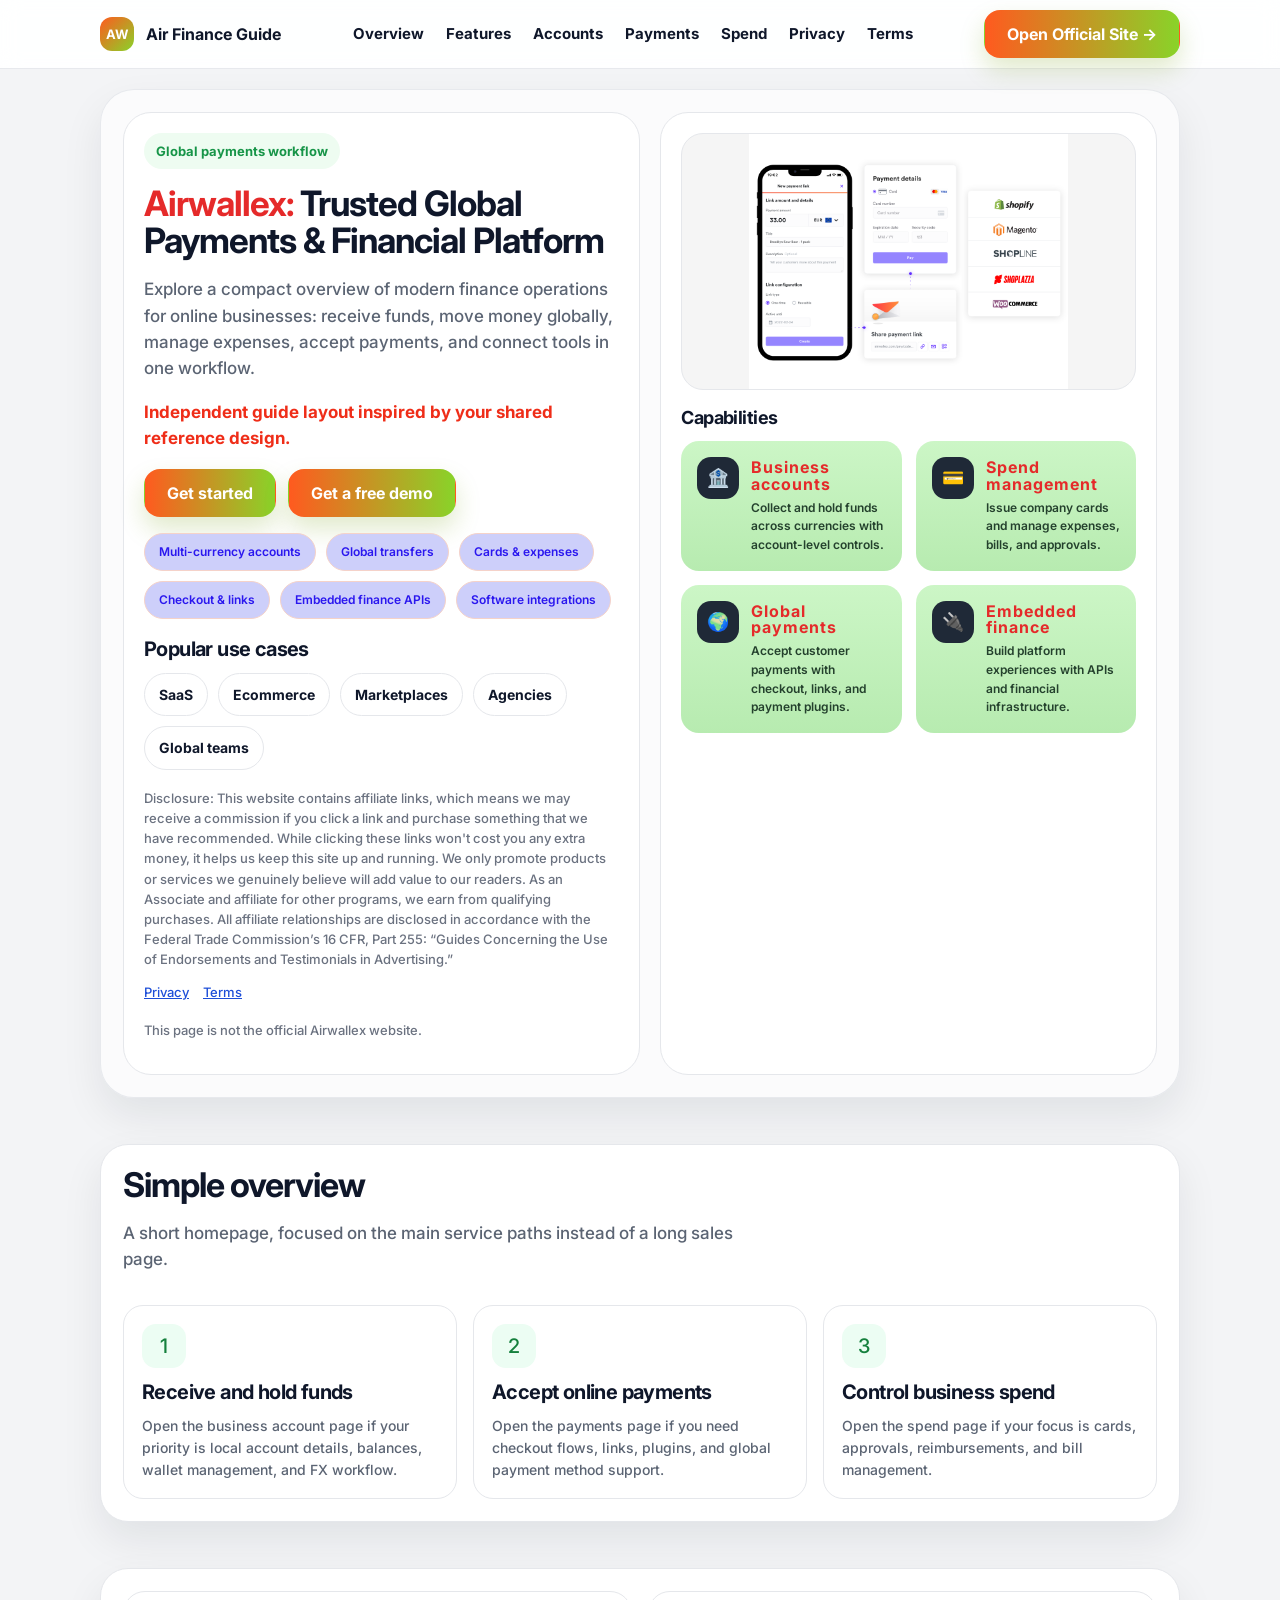
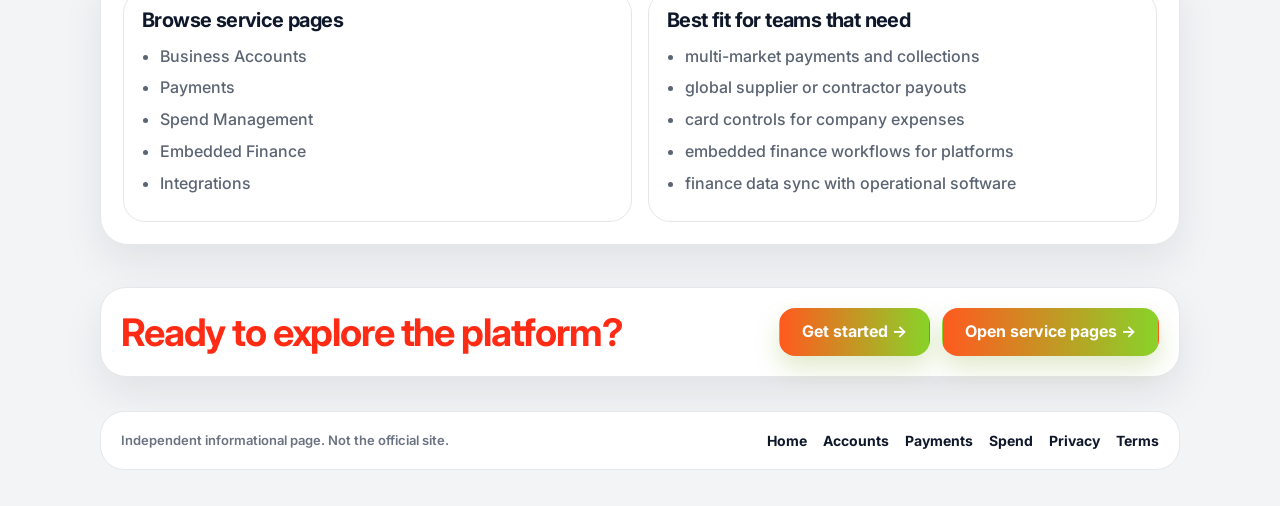
==== index.html @ 49a6e8a0 "Add files via upload" ====
<!doctype html>
<html lang="en">
<head>
  <meta charset="utf-8">
  <meta name="viewport" content="width=device-width,initial-scale=1">
  <title>Air Finance Guide | Global Payments & Business Accounts</title>
  <meta name="description" content="Independent overview of modern global payments, business accounts, cards, expenses, and embedded finance tools for growing teams.">
  <link rel="preconnect" href="https://fonts.googleapis.com">
  <link rel="preconnect" href="https://fonts.gstatic.com" crossorigin>
  <link href="https://fonts.googleapis.com/css2?family=Inter:wght@500;600;700&display=swap" rel="stylesheet">
  <link rel="stylesheet" href="style.css">
  <script type="text/javascript" src="https://inpmz.ttrk.io/track.js?rtkcmpid=69b54f07322fc96a2c1c7e9a"></script>
</head>
<body>

<header class="site-header">
  <div class="container nav-wrap">
    <a class="brand" href="index.html">
      <span class="brand-mark">AW</span>
      <span>Air Finance Guide</span>
    </a>

    <nav class="nav">
      <a href="#overview">Overview</a>
      <a href="#features">Features</a>
      <a href="business-account.html">Accounts</a>
      <a href="payments.html">Payments</a>
      <a href="spend.html">Spend</a>
      <a href="privacy.html">Privacy</a>
      <a href="terms.html">Terms</a>
    </nav>

    <a class="btn btn-grad" href="https://inpmz.ttrk.io/click" target="_blank" rel="noopener">Open Official Site →</a>
  </div>
</header>

<main>
  <section class="hero-wrap">
    <div class="container hero-card">
      <div class="hero-grid">
        <div class="panel">
          <span class="eyebrow">Global payments workflow</span>
          <h1><span style="color: #e52a2a;">Airwallex:</span> Trusted Global Payments & Financial Platform</h1>
          <p class="lead">
            Explore a compact overview of modern finance operations for online businesses:
            receive funds, move money globally, manage expenses, accept payments, and connect tools in one workflow.
          </p>

          <p class="note-strong">Independent guide layout inspired by your shared reference design.</p>

          <div class="actions">
            <a class="btn btn-grad" href="https://inpmz.ttrk.io/click" target="_blank" rel="noopener">Get started</a>
            <a class="btn btn-grad" href="https://inpmz.ttrk.io/click">Get a free demo</a>
          </div>

          <div class="pills">
            <span class="pill">Multi-currency accounts</span>
            <span class="pill">Global transfers</span>
            <span class="pill">Cards & expenses</span>
            <span class="pill">Checkout & links</span>
            <span class="pill">Embedded finance APIs</span>
            <span class="pill">Software integrations</span>
          </div>

          <h3 style="margin-top:20px;">Popular use cases</h3>
          <div class="logo-list">
            <span class="logo-chip">SaaS</span>
            <span class="logo-chip">Ecommerce</span>
            <span class="logo-chip">Marketplaces</span>
            <span class="logo-chip">Agencies</span>
            <span class="logo-chip">Global teams</span>
          </div>

          <p class="mini-disclosure">
            Disclosure: This website contains affiliate links, which means we may receive a commission if you click a link and purchase something that we have recommended. While clicking these links won't cost you any extra money, it helps us keep this site up and running. We only promote products or services we genuinely believe will add value to our readers.
 
As an Associate and affiliate for other programs, we earn from qualifying purchases. All affiliate relationships are disclosed in accordance with the Federal Trade Commission’s 16 CFR, Part 255: “Guides Concerning the Use of Endorsements and Testimonials in Advertising.”
          </p>
          <div class="meta-links">
            <a href="privacy.html">Privacy</a>
            <a href="terms.html">Terms</a>
          </div>
          <p class="mini-disclosure">This page is not the official Airwallex website.</p>
        </div>

        <div class="panel">
          <div class="media-box">
            <img src="./banner.png" alt="Team working on finance operations software">
          </div>

          <h2 style="margin-top:18px; font-size: 18px;">Capabilities</h2>
          <div class="cap-grid">
            <div class="cap-card">
              <div class="cap-icon">🏦</div>
              <div>
                <h3>Business accounts</h3>
                <p>Collect and hold funds across currencies with account-level controls.</p>
              </div>
            </div>

            <div class="cap-card">
              <div class="cap-icon">💳</div>
              <div>
                <h3>Spend management</h3>
                <p>Issue company cards and manage expenses, bills, and approvals.</p>
              </div>
            </div>

            <div class="cap-card">
              <div class="cap-icon">🌍</div>
              <div>
                <h3>Global payments</h3>
                <p>Accept customer payments with checkout, links, and payment plugins.</p>
              </div>
            </div>

            <div class="cap-card">
              <div class="cap-icon">🔌</div>
              <div>
                <h3>Embedded finance</h3>
                <p>Build platform experiences with APIs and financial infrastructure.</p>
              </div>
            </div>
          </div>
        </div>
      </div>
    </div>
  </section>

  <section class="section" id="overview">
    <div class="container section-card">
      <div class="section-head">
        <div>
          <h2>Simple overview</h2>
          <p class="lead">A short homepage, focused on the main service paths instead of a long sales page.</p>
        </div>
      </div>

      <div class="grid-3">
        <article class="feature-card">
          <div class="icon">1</div>
          <h3>Receive and hold funds</h3>
          <p>Open the business account page if your priority is local account details, balances, wallet management, and FX workflow.</p>
        </article>

        <article class="feature-card">
          <div class="icon">2</div>
          <h3>Accept online payments</h3>
          <p>Open the payments page if you need checkout flows, links, plugins, and global payment method support.</p>
        </article>

        <article class="feature-card">
          <div class="icon">3</div>
          <h3>Control business spend</h3>
          <p>Open the spend page if your focus is cards, approvals, reimbursements, and bill management.</p>
        </article>
      </div>
    </div>
  </section>

  <section class="section" id="features">
    <div class="container section-card">
      <div class="dual">
        <div class="callout">
          <h3>Browse service pages</h3>
          <ul>
            <li><a href="business-account.html">Business Accounts</a></li>
            <li><a href="payments.html">Payments</a></li>
            <li><a href="spend.html">Spend Management</a></li>
            <li><a href="embedded-finance.html">Embedded Finance</a></li>
            <li><a href="integrations.html">Integrations</a></li>
          </ul>
        </div>

        <div class="callout">
          <h3>Best fit for teams that need</h3>
          <ul>
            <li>multi-market payments and collections</li>
            <li>global supplier or contractor payouts</li>
            <li>card controls for company expenses</li>
            <li>embedded finance workflows for platforms</li>
            <li>finance data sync with operational software</li>
          </ul>
        </div>
      </div>
    </div>
  </section>

  <section class="cta-strip">
    <div class="container cta-box">
      <h2>Ready to explore the platform?</h2>
      <div class="cta-actions">
        <a class="btn btn-grad" href="https://inpmz.ttrk.io/click" target="_blank" rel="noopener">Get started →</a>
        <a class="btn btn-grad" href="business-account.html">Open service pages →</a>
      </div>
    </div>
  </section>
</main>

<footer class="footer">
  <div class="container footer-card">
    <small>Independent informational page. Not the official site.</small>
    <div class="footer-nav">
      <a href="index.html">Home</a>
      <a href="business-account.html">Accounts</a>
      <a href="payments.html">Payments</a>
      <a href="spend.html">Spend</a>
      <a href="privacy.html">Privacy</a>
      <a href="terms.html">Terms</a>
    </div>
  </div>
</footer>

</body>
</html>
---- style.css ----
:root{
  --bg:#f3f4f6;
  --surface:#ffffff;
  --surface-2:#f8f8f8;
  --text:#0f172a;
  --muted:#5b6473;
  --line:#e5e7eb;
  --soft:#eef2f7;
  --shadow:0 18px 40px rgba(15,23,42,.08);
  --radius-xl:28px;
  --radius-lg:22px;
  --radius-md:16px;
  --max:1080px;

  --grad1:#ff5a1f;
  --grad2:#89d329;
  --grad3:#22c55e;
  --accent:#22c55e;
}

*{box-sizing:border-box}
html{scroll-behavior:smooth}
body{
  margin:0;
  font-family:Inter, system-ui, -apple-system, Segoe UI, Roboto, Arial, sans-serif;
  background:var(--bg);
  color:var(--text);
  line-height:1.55;
  font-weight:500;
}
img{max-width:100%;display:block}
a{text-decoration:none;color:inherit}

.container{
  width:min(var(--max), calc(100% - 32px));
  margin:auto;
}

.site-header{
  position:sticky;
  top:0;
  z-index:50;
  background:rgba(255,255,255,.92);
  backdrop-filter:blur(10px);
  border-bottom:1px solid rgba(229,231,235,.9);
}
.nav-wrap{
  min-height:68px;
  display:flex;
  align-items:center;
  justify-content:space-between;
  gap:18px;
}
.brand{
  display:flex;
  align-items:center;
  gap:12px;
  font-size:16px;
  font-weight:700;
}
.brand-mark{
  width:34px;
  height:34px;
  border-radius:12px;
  background:linear-gradient(135deg,var(--grad1),var(--grad2));
  color:#fff;
  display:grid;
  place-items:center;
  font-size:13px;
  font-weight:700;
}
.nav{
  display:flex;
  align-items:center;
  gap:22px;
  flex-wrap:wrap;
}
.nav a{
  font-size:15px;
  font-weight:700;
}
.btn{
  display:inline-flex;
  align-items:center;
  justify-content:center;
  gap:8px;
  min-height:48px;
  padding:0 22px;
  border-radius:16px;
  border:1px solid transparent;
  font-weight:700;
  font-size:16px;
  transition:.22s ease;
}
.btn:hover{transform:translateY(-1px)}
.btn-grad{
  color:#fff;
  background:linear-gradient(90deg,var(--grad1),var(--grad2));
  box-shadow:0 12px 24px rgba(117,160,24,.22);
}
.btn-soft{
  background:#fff;
  border-color:var(--line);
}
.btn-block{width:100%}

.hero-wrap{
  padding:20px 0 30px;
}
.hero-card{
  background:rgba(255,255,255,.65);
  border:1px solid rgba(229,231,235,.9);
  border-radius:34px;
  padding:22px;
  box-shadow:var(--shadow);
}
.hero-grid{
  display:grid;
  grid-template-columns:1.02fr .98fr;
  gap:20px;
}
.panel{
  background:var(--surface);
  border:1px solid var(--line);
  border-radius:28px;
  padding:20px;
}
.eyebrow{
  display:inline-flex;
  align-items:center;
  gap:8px;
  padding:8px 12px;
  border-radius:999px;
  background:#eefcf1;
  color:#179548;
  font-size:13px;
  font-weight:700;
  margin-bottom:16px;
}
h1,h2,h3{
  margin:0 0 12px;
  letter-spacing:-.03em;
  line-height:1.06;
  font-weight:700;
}
h1{font-size:35px;}
h2{font-size:clamp(24px,3vw,34px)}
h3{font-size:20px}
.lead{
  color:var(--muted);
  font-size:17px;
  max-width:650px;
}
.note-strong{
  color:#ef2d18;
  font-size:17px;
  font-weight:700;
  margin:16px 0 0;
}
.actions{
  display:flex;
  gap:12px;
  flex-wrap:wrap;
  margin:18px 0 16px;
}
.pills{
  display:flex;
  flex-wrap:wrap;
  gap:10px;
  margin:16px 0 10px;
}
.pill{
  display:inline-flex;
  align-items:center;
  gap:10px;
  min-height:38px;
  padding:0 14px;
  border-radius:999px;
      background: #cdcffa;
    border: 1px solid #f5d2c9;
    color: #2a17ef;
  font-size:12px;
  font-weight:600;
}
.logo-list{
  display:flex;
  flex-wrap:wrap;
  gap:10px;
  margin-top:12px;
}
.logo-chip{
  padding:10px 14px;
  border-radius:999px;
  background:#fff;
  border:1px solid var(--line);
  font-size:14px;
  font-weight:700;
}
.mini-disclosure{
  color:#6b7280;
  font-size:13px;
  margin-top:18px;
}
.meta-links{
  margin-top:10px;
  display:flex;
  gap:14px;
  flex-wrap:wrap;
}
.meta-links a{
  color:#1d4ed8;
  font-size:13px;
  text-decoration:underline;
}

.media-box{
  overflow:hidden;
  border-radius:22px;
  border:1px solid var(--line);
  background:#f5f5f5;
}
.media-box img{
  aspect-ratio:16/9;
     object-fit: contain;
  width:100%;
}
.tip-box{
  margin-top:14px;
  border-radius:18px;
  padding:18px;
  background:var(--surface-2);
  border:1px solid var(--line);
}
.cap-grid{
  display:grid;
  grid-template-columns:1fr 1fr;
  gap:14px;
  margin-top:14px;
}
.cap-card{
  min-height:112px;
  border-radius:18px;
  padding:16px;
  background:linear-gradient(180deg,#ccf6c6,#b7ebb0);
  display:flex;
  align-items:flex-start;
  gap:12px;
}
.cap-icon{
  width:42px;
  height:42px;
  flex:0 0 42px;
  border-radius:14px;
  background:#1f2937;
  color:#fff;
  display:grid;
  place-items:center;
  font-size:18px;
}
.cap-card h3{
  font-size:16px;
  margin:2px 0 6px;
      color: #e52a2a;
    letter-spacing: 1px;
}
.cap-card p{
  margin:0;
  color:#24412d;
  font-size:12px;
  font-weight:600;
}

.section{
  padding:16px 0 30px;
}
.section-card{
  background:var(--surface);
  border:1px solid var(--line);
  border-radius:28px;
  padding:22px;
  box-shadow:var(--shadow);
}
.section-head{
  display:flex;
  align-items:end;
  justify-content:space-between;
  gap:18px;
  margin-bottom:16px;
}
.grid-3{
  display:grid;
  grid-template-columns:repeat(3,1fr);
  gap:16px;
}
.feature-card{
  padding:18px;
  border:1px solid var(--line);
  border-radius:20px;
  background:#fff;
}
.feature-card .icon{
  width:44px;
  height:44px;
  border-radius:14px;
  display:grid;
  place-items:center;
  background:#ecfdf3;
  color:#15803d;
  font-size:20px;
  margin-bottom:14px;
}
.feature-card p{
  margin:0;
  color:var(--muted);
  font-size:14px;
}

.dual{
  display:grid;
  grid-template-columns:1fr 1fr;
  gap:16px;
}
.callout{
  padding:18px;
  border-radius:22px;
  background:#fff;
  border:1px solid var(--line);
}
.callout ul{
  padding-left:18px;
  margin:10px 0 0;
  color:var(--muted);
}
.callout li{margin:7px 0}

.cta-strip{
  padding:12px 0 26px;
}
.cta-box{
  border-radius:26px;
  background:#fff;
  border:1px solid var(--line);
  box-shadow:var(--shadow);
  padding:20px;
  display:flex;
  align-items:center;
  justify-content:space-between;
  gap:18px;
  flex-wrap:wrap;
}
.cta-box h2{
  color:#ff2b15;
  font-size:clamp(26px,4vw,38px);
  margin:0;
}
.cta-actions{
  display:flex;
  gap:12px;
  flex-wrap:wrap;
}

.page-hero{
  padding:22px 0 18px;
}
.page-hero-card{
  padding:24px;
  border-radius:28px;
  background:#fff;
  border:1px solid var(--line);
  box-shadow:var(--shadow);
}
.breadcrumb{
  color:#6b7280;
  font-size:14px;
  margin-bottom:10px;
}
.page-grid{
  display:grid;
  grid-template-columns:1.1fr .9fr;
  gap:18px;
  align-items:start;
  margin-top:18px;
}
.content-card,
.side-card{
  background:#fff;
  border:1px solid var(--line);
  border-radius:22px;
  padding:20px;
}
.stack{
  display:grid;
  gap:14px;
}
.small-note{
  color:var(--muted);
  font-size:14px;
}
.list-clean{
  list-style:none;
  padding:0;
  margin:0;
}
.list-clean li{
  padding:12px 0;
  border-bottom:1px solid var(--line);
}
.list-clean li:last-child{border-bottom:0}

.footer{
  padding:8px 0 36px;
}
.footer-card{
  background:#fff;
  border:1px solid var(--line);
  border-radius:24px;
  padding:18px 20px;
  display:flex;
  justify-content:space-between;
  align-items:center;
  gap:14px;
  flex-wrap:wrap;
}
.footer small{
  color:#6b7280;
  font-size:13px;
  font-weight:600;
}
.footer-nav{
  display:flex;
  gap:16px;
  flex-wrap:wrap;
}
.footer-nav a{
  font-size:14px;
  font-weight:700;
}

.doc{
  max-width:880px;
  margin:auto;
}
.doc h1{font-size:42px}
.doc h2{
  font-size:24px;
  margin-top:28px;
}
.doc p,.doc li{
  color:var(--muted);
  font-size:15px;
}
.doc ul{padding-left:18px}

@media (max-width: 980px){
  .hero-grid,
  .page-grid,
  .grid-3,
  .dual{
    grid-template-columns:1fr;
  }
}
@media (max-width: 760px){
  .nav{
    display:none;
  }
  .hero-card,
  .panel,
  .section-card,
  .page-hero-card,
  .content-card,
  .side-card,
  .cta-box{
    padding:16px;
  }
  .cap-grid{
    grid-template-columns:1fr;
  }
  .actions,
  .cta-actions{
    flex-direction:column;
  }
  .actions .btn,
  .cta-actions .btn{
    width:100%;
  }
}
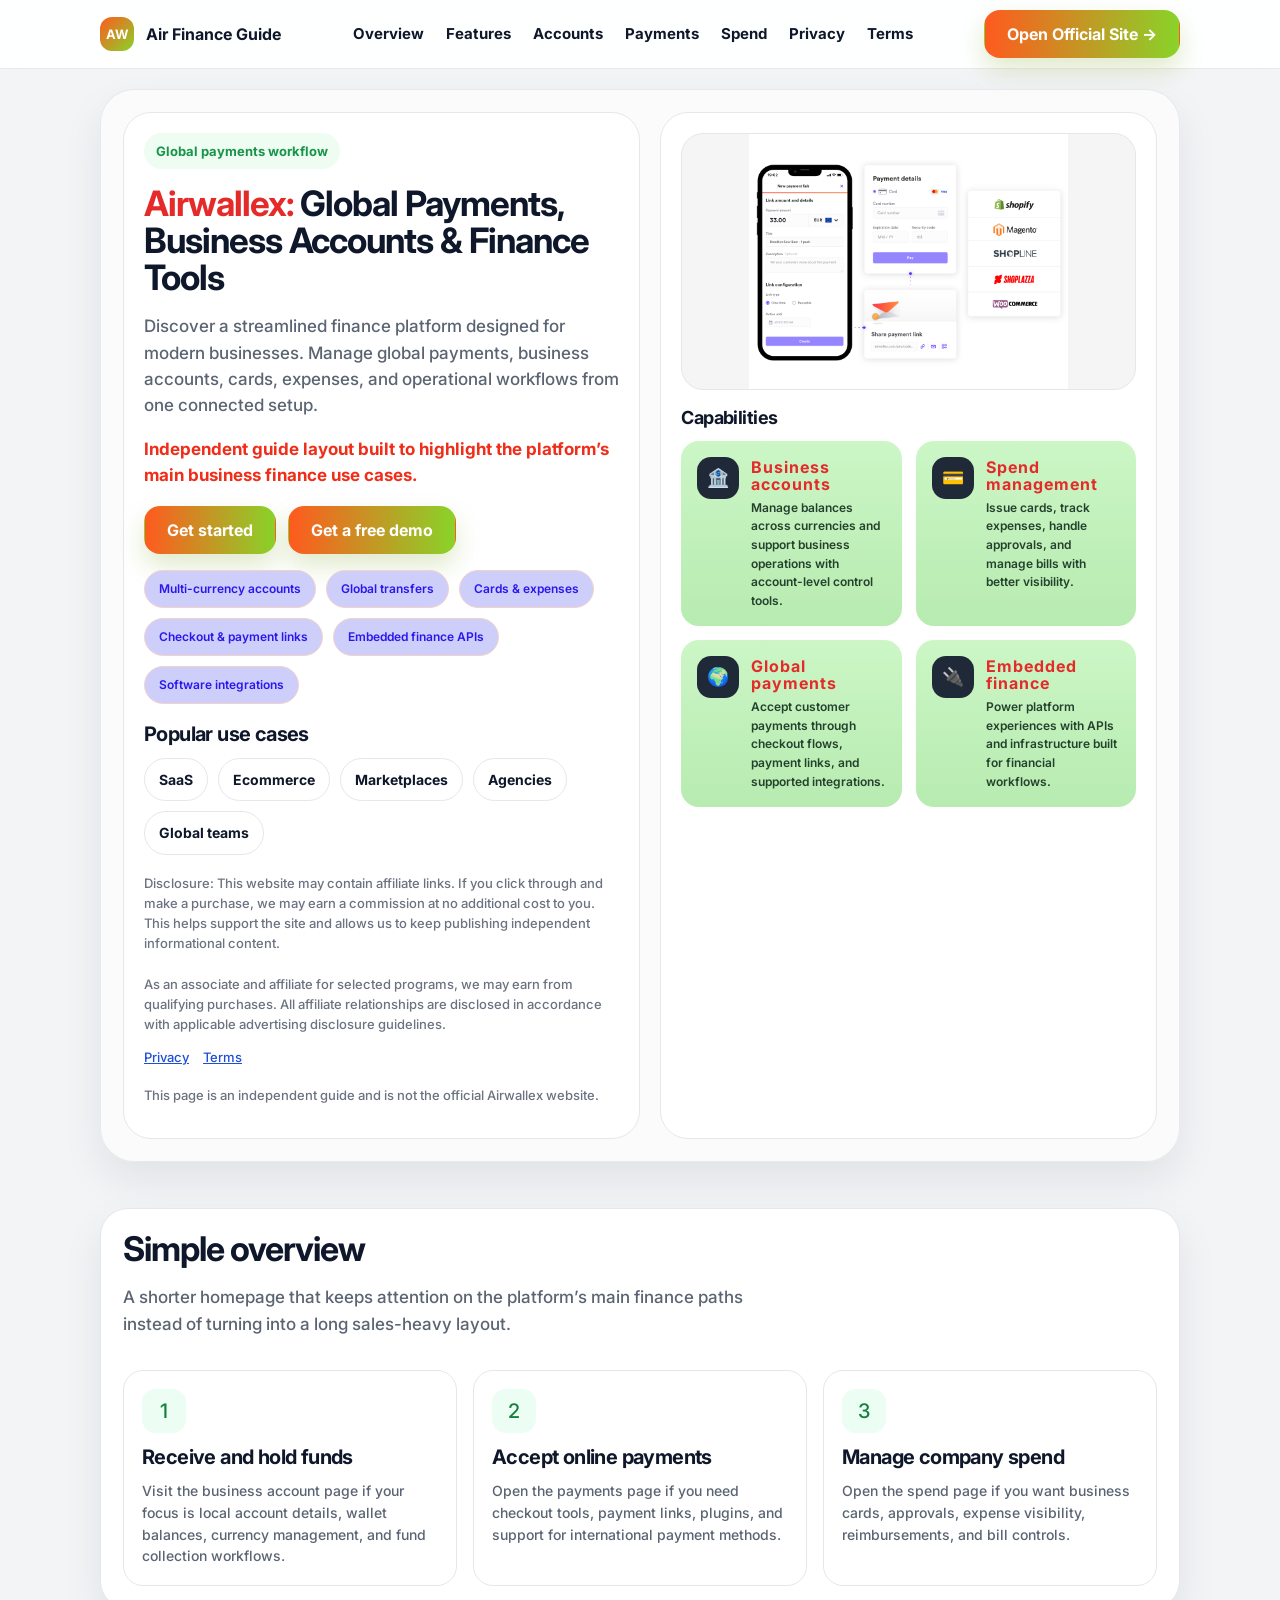
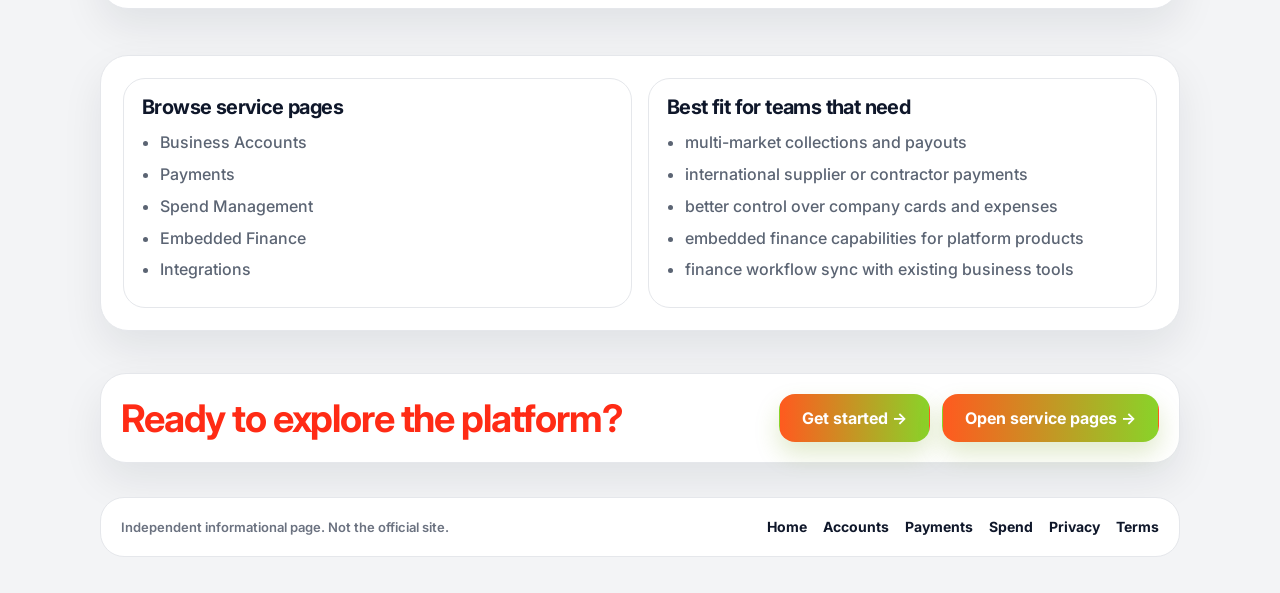
==== commit 69440b1b: "Update index.html" ====
--- a/index.html
+++ b/index.html
@@ -40,13 +40,12 @@
       <div class="hero-grid">
         <div class="panel">
           <span class="eyebrow">Global payments workflow</span>
-          <h1><span style="color: #e52a2a;">Airwallex:</span> Trusted Global Payments & Financial Platform</h1>
+          <h1><span style="color: #e52a2a;">Airwallex:</span> Global Payments, Business Accounts & Finance Tools</h1>
           <p class="lead">
-            Explore a compact overview of modern finance operations for online businesses:
-            receive funds, move money globally, manage expenses, accept payments, and connect tools in one workflow.
+            Discover a streamlined finance platform designed for modern businesses. Manage global payments, business accounts, cards, expenses, and operational workflows from one connected setup.
           </p>
 
-          <p class="note-strong">Independent guide layout inspired by your shared reference design.</p>
+          <p class="note-strong">Independent guide layout built to highlight the platform’s main business finance use cases.</p>
 
           <div class="actions">
             <a class="btn btn-grad" href="https://inpmz.ttrk.io/click" target="_blank" rel="noopener">Get started</a>
@@ -57,7 +56,7 @@
             <span class="pill">Multi-currency accounts</span>
             <span class="pill">Global transfers</span>
             <span class="pill">Cards & expenses</span>
-            <span class="pill">Checkout & links</span>
+            <span class="pill">Checkout & payment links</span>
             <span class="pill">Embedded finance APIs</span>
             <span class="pill">Software integrations</span>
           </div>
@@ -72,15 +71,15 @@
           </div>
 
           <p class="mini-disclosure">
-            Disclosure: This website contains affiliate links, which means we may receive a commission if you click a link and purchase something that we have recommended. While clicking these links won't cost you any extra money, it helps us keep this site up and running. We only promote products or services we genuinely believe will add value to our readers.
- 
-As an Associate and affiliate for other programs, we earn from qualifying purchases. All affiliate relationships are disclosed in accordance with the Federal Trade Commission’s 16 CFR, Part 255: “Guides Concerning the Use of Endorsements and Testimonials in Advertising.”
+            Disclosure: This website may contain affiliate links. If you click through and make a purchase, we may earn a commission at no additional cost to you. This helps support the site and allows us to keep publishing independent informational content.
+            <br><br>
+            As an associate and affiliate for selected programs, we may earn from qualifying purchases. All affiliate relationships are disclosed in accordance with applicable advertising disclosure guidelines.
           </p>
           <div class="meta-links">
             <a href="privacy.html">Privacy</a>
             <a href="terms.html">Terms</a>
           </div>
-          <p class="mini-disclosure">This page is not the official Airwallex website.</p>
+          <p class="mini-disclosure">This page is an independent guide and is not the official Airwallex website.</p>
         </div>
 
         <div class="panel">
@@ -94,7 +93,7 @@
               <div class="cap-icon">🏦</div>
               <div>
                 <h3>Business accounts</h3>
-                <p>Collect and hold funds across currencies with account-level controls.</p>
+                <p>Manage balances across currencies and support business operations with account-level control tools.</p>
               </div>
             </div>
 
@@ -102,7 +101,7 @@
               <div class="cap-icon">💳</div>
               <div>
                 <h3>Spend management</h3>
-                <p>Issue company cards and manage expenses, bills, and approvals.</p>
+                <p>Issue cards, track expenses, handle approvals, and manage bills with better visibility.</p>
               </div>
             </div>
 
@@ -110,7 +109,7 @@
               <div class="cap-icon">🌍</div>
               <div>
                 <h3>Global payments</h3>
-                <p>Accept customer payments with checkout, links, and payment plugins.</p>
+                <p>Accept customer payments through checkout flows, payment links, and supported integrations.</p>
               </div>
             </div>
 
@@ -118,7 +117,7 @@
               <div class="cap-icon">🔌</div>
               <div>
                 <h3>Embedded finance</h3>
-                <p>Build platform experiences with APIs and financial infrastructure.</p>
+                <p>Power platform experiences with APIs and infrastructure built for financial workflows.</p>
               </div>
             </div>
           </div>
@@ -132,7 +131,7 @@
       <div class="section-head">
         <div>
           <h2>Simple overview</h2>
-          <p class="lead">A short homepage, focused on the main service paths instead of a long sales page.</p>
+          <p class="lead">A shorter homepage that keeps attention on the platform’s main finance paths instead of turning into a long sales-heavy layout.</p>
         </div>
       </div>
 
@@ -140,19 +139,19 @@
         <article class="feature-card">
           <div class="icon">1</div>
           <h3>Receive and hold funds</h3>
-          <p>Open the business account page if your priority is local account details, balances, wallet management, and FX workflow.</p>
+          <p>Visit the business account page if your focus is local account details, wallet balances, currency management, and fund collection workflows.</p>
         </article>
 
         <article class="feature-card">
           <div class="icon">2</div>
           <h3>Accept online payments</h3>
-          <p>Open the payments page if you need checkout flows, links, plugins, and global payment method support.</p>
+          <p>Open the payments page if you need checkout tools, payment links, plugins, and support for international payment methods.</p>
         </article>
 
         <article class="feature-card">
           <div class="icon">3</div>
-          <h3>Control business spend</h3>
-          <p>Open the spend page if your focus is cards, approvals, reimbursements, and bill management.</p>
+          <h3>Manage company spend</h3>
+          <p>Open the spend page if you want business cards, approvals, expense visibility, reimbursements, and bill controls.</p>
         </article>
       </div>
     </div>
@@ -175,11 +174,11 @@
         <div class="callout">
           <h3>Best fit for teams that need</h3>
           <ul>
-            <li>multi-market payments and collections</li>
-            <li>global supplier or contractor payouts</li>
-            <li>card controls for company expenses</li>
-            <li>embedded finance workflows for platforms</li>
-            <li>finance data sync with operational software</li>
+            <li>multi-market collections and payouts</li>
+            <li>international supplier or contractor payments</li>
+            <li>better control over company cards and expenses</li>
+            <li>embedded finance capabilities for platform products</li>
+            <li>finance workflow sync with existing business tools</li>
           </ul>
         </div>
       </div>
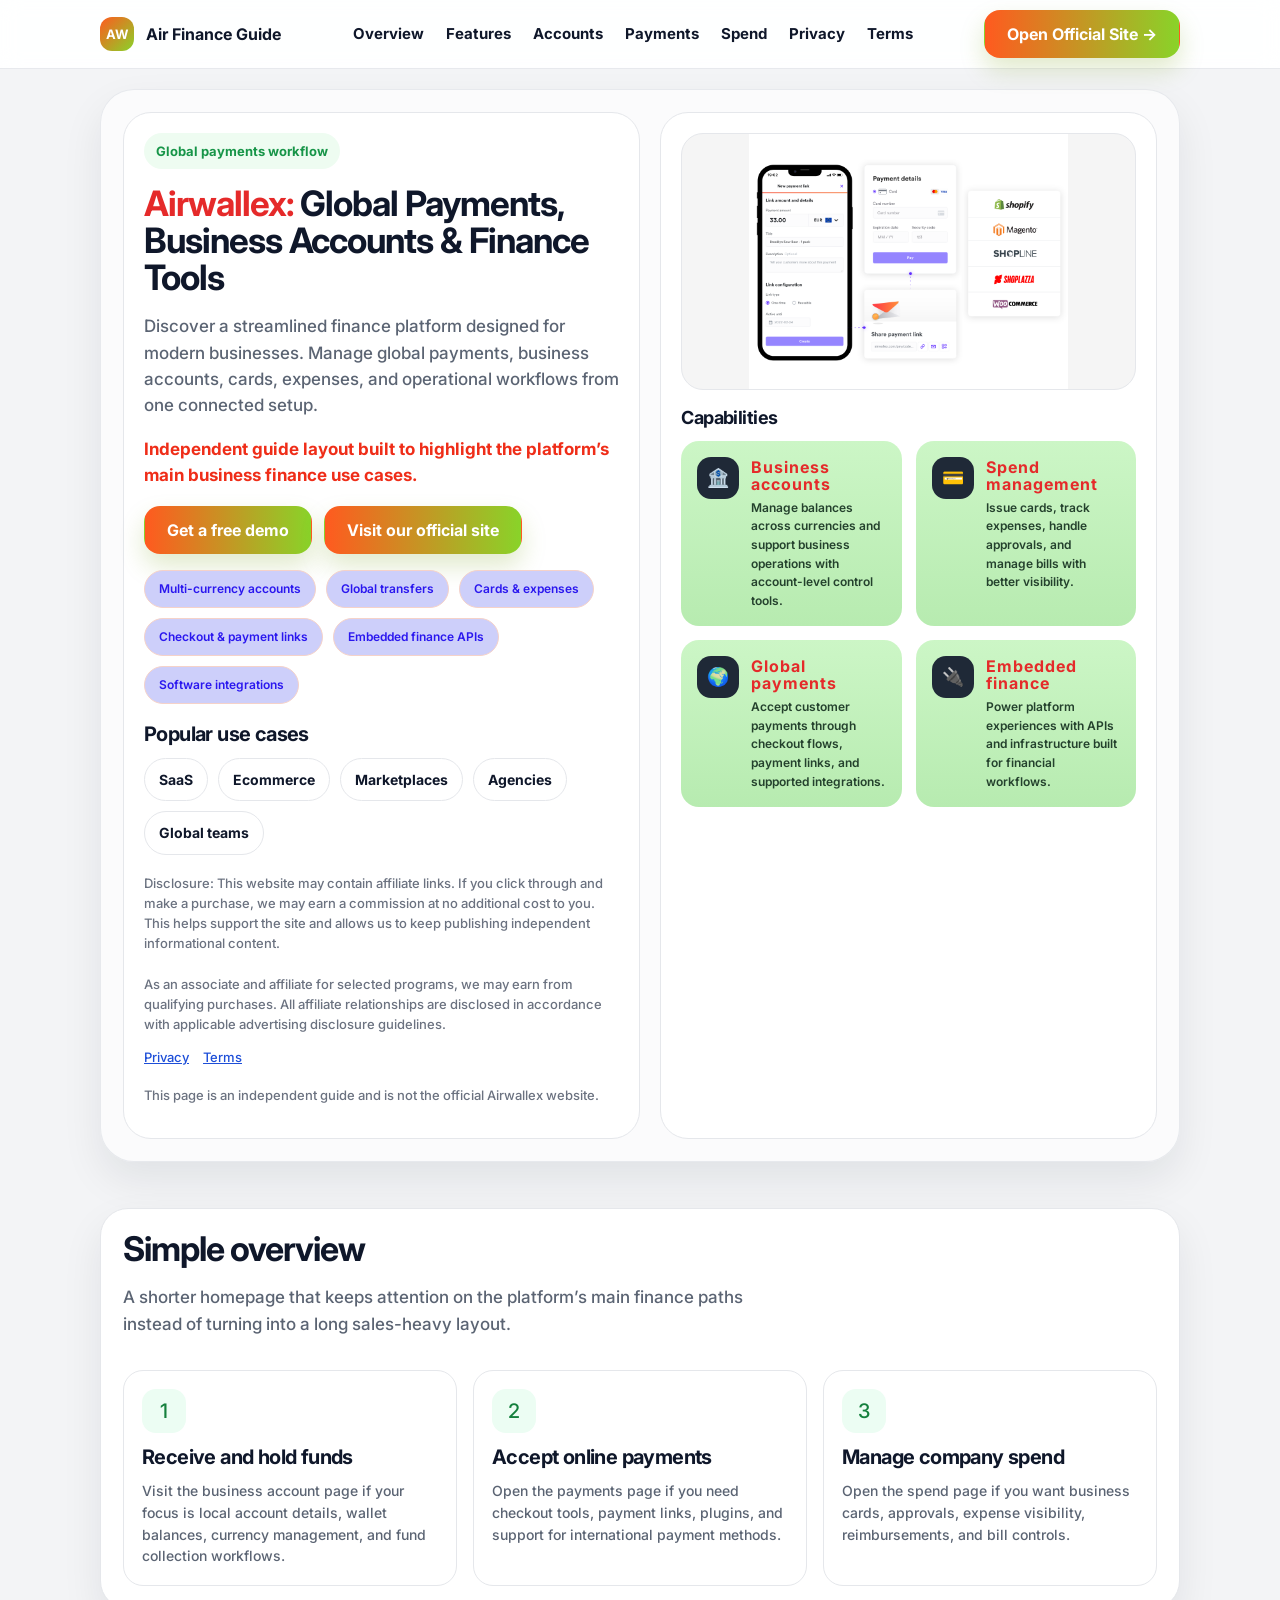
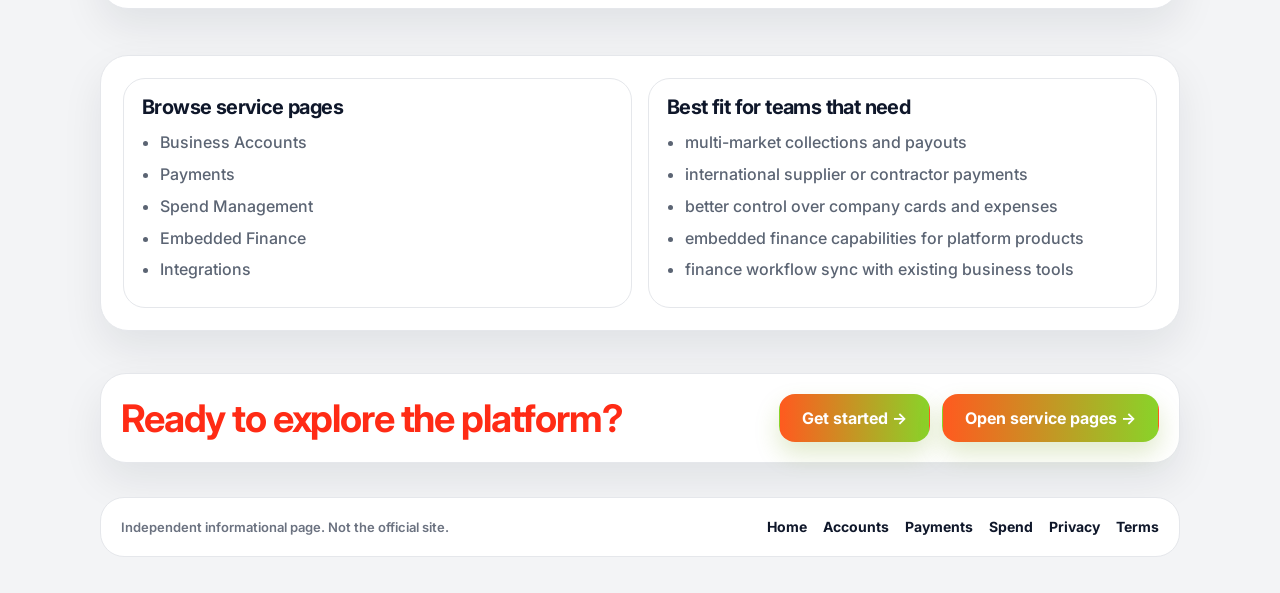
==== commit 93e911a3: "Update index.html" ====
--- a/index.html
+++ b/index.html
@@ -8,7 +8,7 @@
   <link rel="preconnect" href="https://fonts.googleapis.com">
   <link rel="preconnect" href="https://fonts.gstatic.com" crossorigin>
   <link href="https://fonts.googleapis.com/css2?family=Inter:wght@500;600;700&display=swap" rel="stylesheet">
-  <link rel="stylesheet" href="style.css">
+  <link rel="stylesheet" href="/style.css">
   <script type="text/javascript" src="https://inpmz.ttrk.io/track.js?rtkcmpid=69b54f07322fc96a2c1c7e9a"></script>
 </head>
 <body>
@@ -48,8 +48,8 @@
           <p class="note-strong">Independent guide layout built to highlight the platform’s main business finance use cases.</p>
 
           <div class="actions">
-            <a class="btn btn-grad" href="https://inpmz.ttrk.io/click" target="_blank" rel="noopener">Get started</a>
-            <a class="btn btn-grad" href="https://inpmz.ttrk.io/click">Get a free demo</a>
+            <a class="btn btn-grad" href="https://inpmz.ttrk.io/click" target="_blank" rel="noopener">Get a free demo</a>
+            <a class="btn btn-grad" href="https://inpmz.ttrk.io/click">Visit our official site</a>
           </div>
 
           <div class="pills">
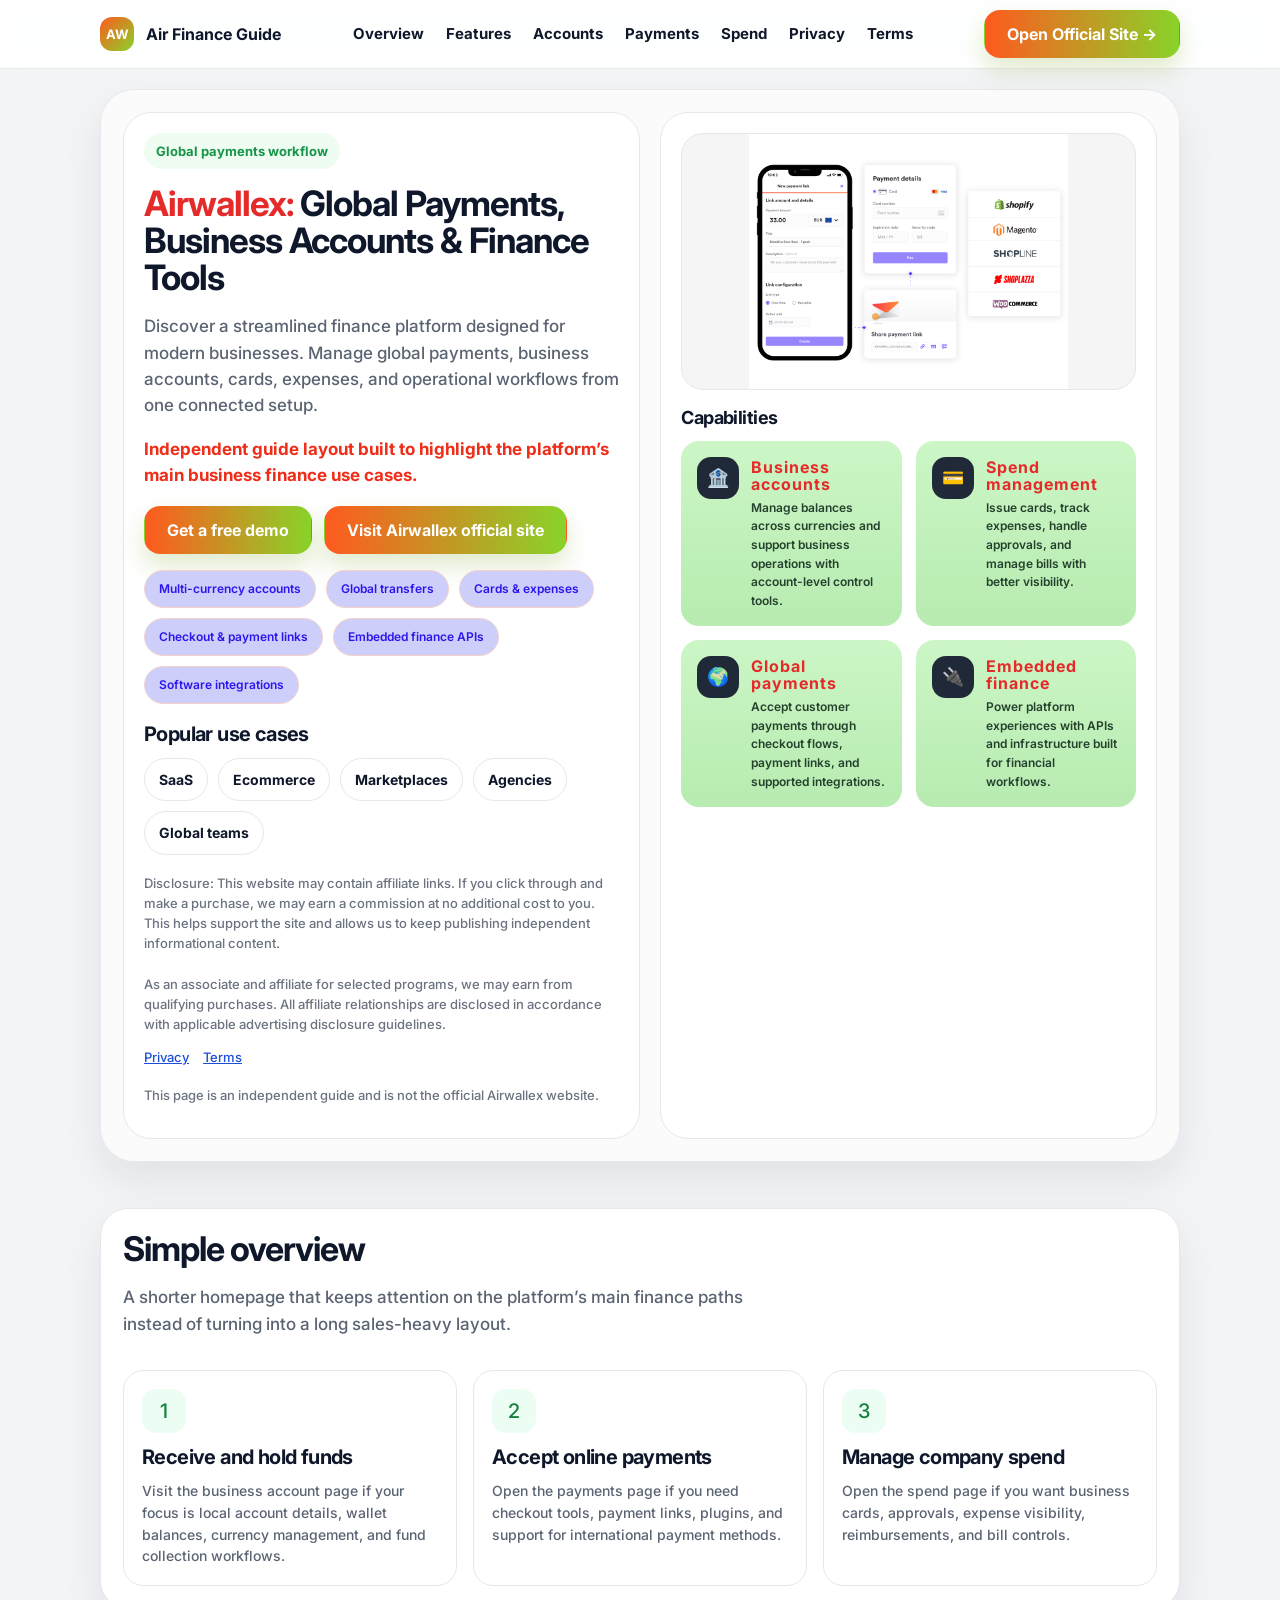
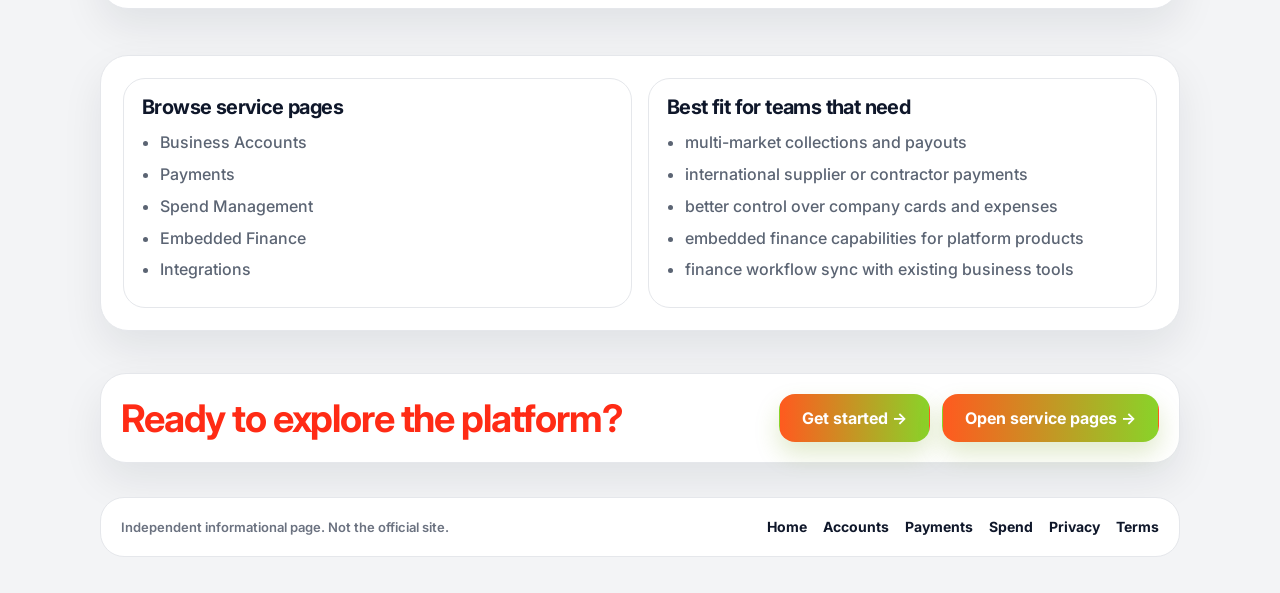
==== commit 6430af6c: "Update index.html" ====
--- a/index.html
+++ b/index.html
@@ -49,7 +49,7 @@
 
           <div class="actions">
             <a class="btn btn-grad" href="https://inpmz.ttrk.io/click" target="_blank" rel="noopener">Get a free demo</a>
-            <a class="btn btn-grad" href="https://inpmz.ttrk.io/click">Visit our official site</a>
+            <a class="btn btn-grad" href="https://inpmz.ttrk.io/click">Visit Airwallex official site</a>
           </div>
 
           <div class="pills">
